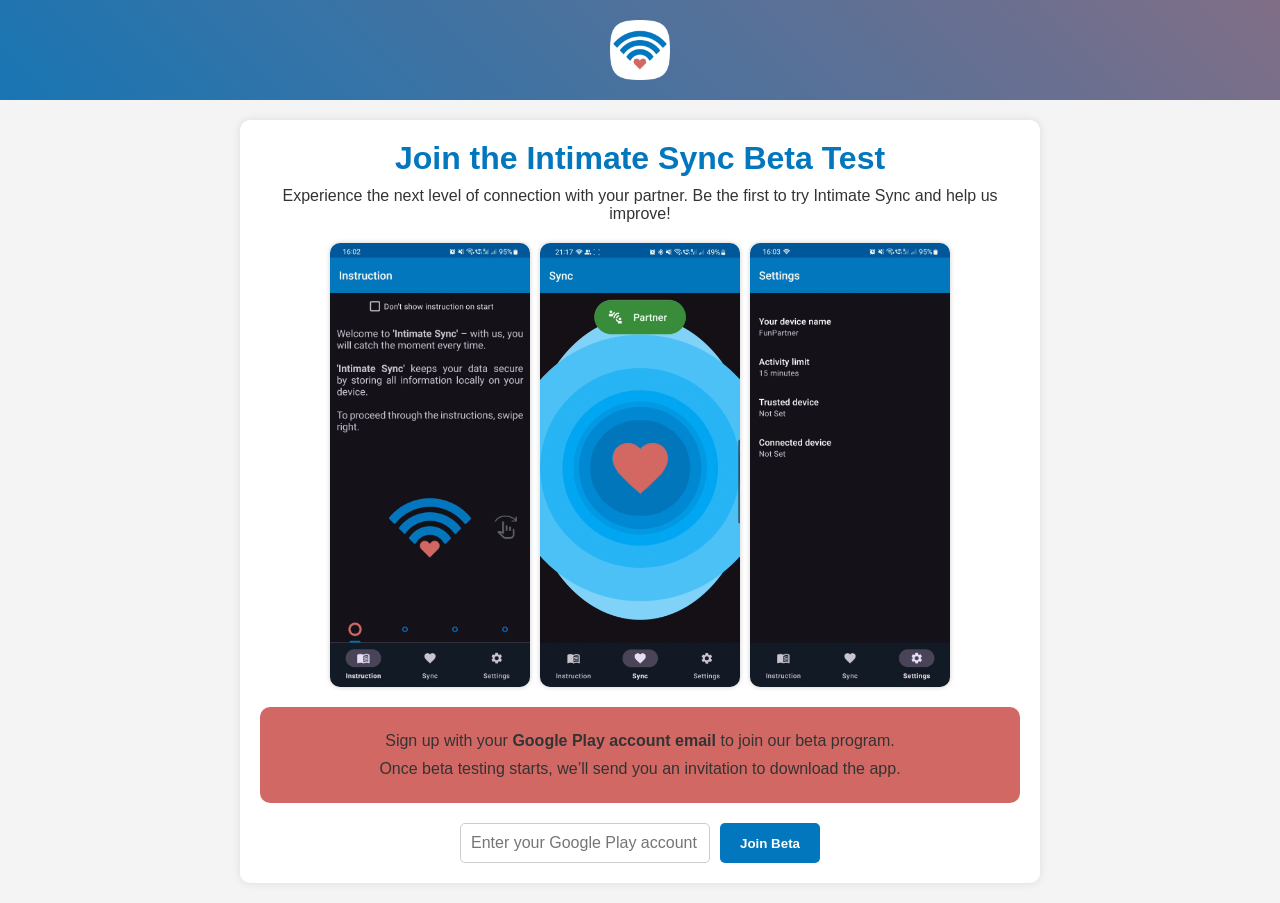
==== index.html @ fe53346e "add favicon and gif" ====
<!DOCTYPE html>
<html lang="en">
<head>
    <meta charset="UTF-8">
    <meta name="viewport" content="width=device-width, initial-scale=1.0">
    <title>Intimate Sync - Beta Testing</title>
    <link rel="shortcut icon" type="image/x-icon" href="favicon.ico">
    <style>
        * {
            box-sizing: border-box;
            font-family: Arial, sans-serif;
            margin: 0;
            padding: 0;
        }
        body {
            background: #f4f4f4;
            text-align: center;
        }
        .header {
            background: linear-gradient(45deg, #0277BD, #D26863, #0277BD);
            background-size: 400% 400%;
            animation: gradientMove 6s infinite alternate;
            padding: 20px;
            display: flex;
            justify-content: center;
            align-items: center;
        }
        .header img {
            height: 60px;
        }
        @keyframes gradientMove {
            0% { background-position: 0 50%; }
            100% { background-position: 100% 50%; }
        }
        .content {
            max-width: 800px;
            margin: 20px auto;
            padding: 20px;
            background: white;
            border-radius: 10px;
            box-shadow: 0 0 10px rgba(0, 0, 0, 0.1);
        }
        h1 {
            color: #0277BD;
        }
        p {
            color: #333;
            margin: 10px 0;
        }
        .screenshots {
            display: flex;
            justify-content: center;
            gap: 10px;
            margin: 20px 0;
        }
        .screenshots img {
            width: 30%;
            max-width: 200px;
            border-radius: 10px;
            box-shadow: 0 0 5px rgba(0, 0, 0, 0.2);
        }
        .cta {
            background: #D26863;
            color: white;
            padding: 15px;
            border-radius: 10px;
            margin: 20px 0;
        }
        .cta p {
            font-size: 16px;
        }
        form {
            display: flex;
            justify-content: center;
            gap: 10px;
            margin-top: 15px;
        }
        input[type="email"] {
            padding: 10px;
            border: 1px solid #ccc;
            border-radius: 5px;
            width: 250px;
            font-size: 16px;
        }
        button {
            background: #0277BD;
            border: none;
            padding: 10px 20px;
            cursor: pointer;
            border-radius: 5px;
            color: white;
            font-weight: bold;
        }
        button:hover {
            background: #025f9c;
        }
    </style>
</head>
<body>

<div class="header">
    <img src="logo.png" alt="Intimate Sync Logo">
</div>

<div class="content">
    <h1>Join the Intimate Sync Beta Test</h1>
    <p>Experience the next level of connection with your partner. Be the first to try Intimate Sync and help us improve!</p>

    <div class="screenshots">
        <img src="screenshot1.jpg" alt="Screenshot 1">
        <img src="animation.gif" alt="Animated Screenshot 2">
        <img src="screenshot3.jpg" alt="Screenshot 3">
    </div>

    <div class="cta">
        <p>Sign up with your <b>Google Play account email</b> to join our beta program.</p>
        <p>Once beta testing starts, we’ll send you an invitation to download the app.</p>
    </div>

    <form action="https://formspree.io/f/xbldbdqd" method="POST">
        <input type="email" name="email" placeholder="Enter your Google Play account email" required>
        <button type="submit">Join Beta</button>
    </form>
</div>

</body>
</html>
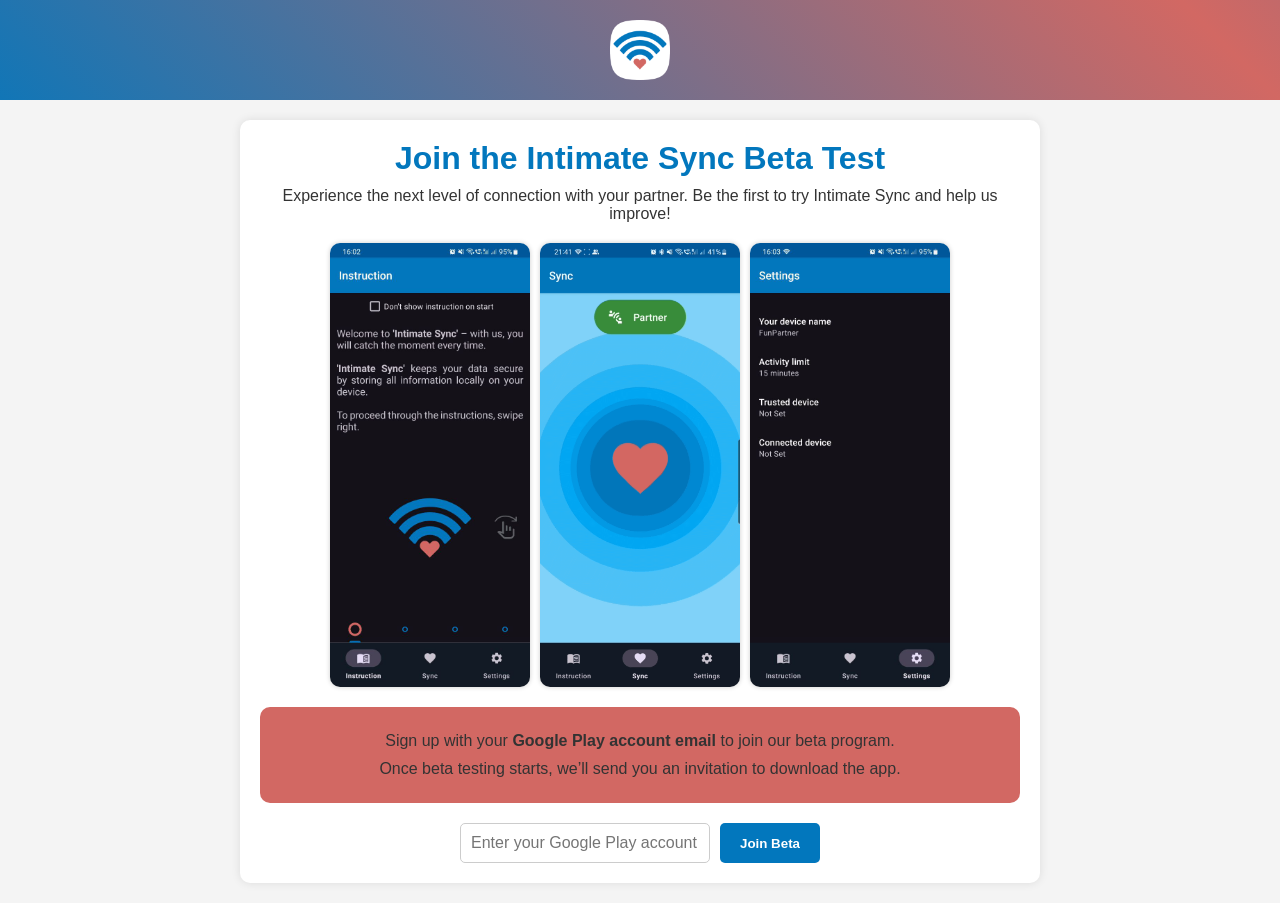
==== commit cc6ddbd4: "update animation and header" ====
--- a/index.html
+++ b/index.html
@@ -18,8 +18,8 @@
         }
         .header {
             background: linear-gradient(45deg, #0277BD, #D26863, #0277BD);
-            background-size: 400% 400%;
-            animation: gradientMove 6s infinite alternate;
+            background-size: 200% 200%;
+            animation: gradientMove 4s infinite alternate;
             padding: 20px;
             display: flex;
             justify-content: center;
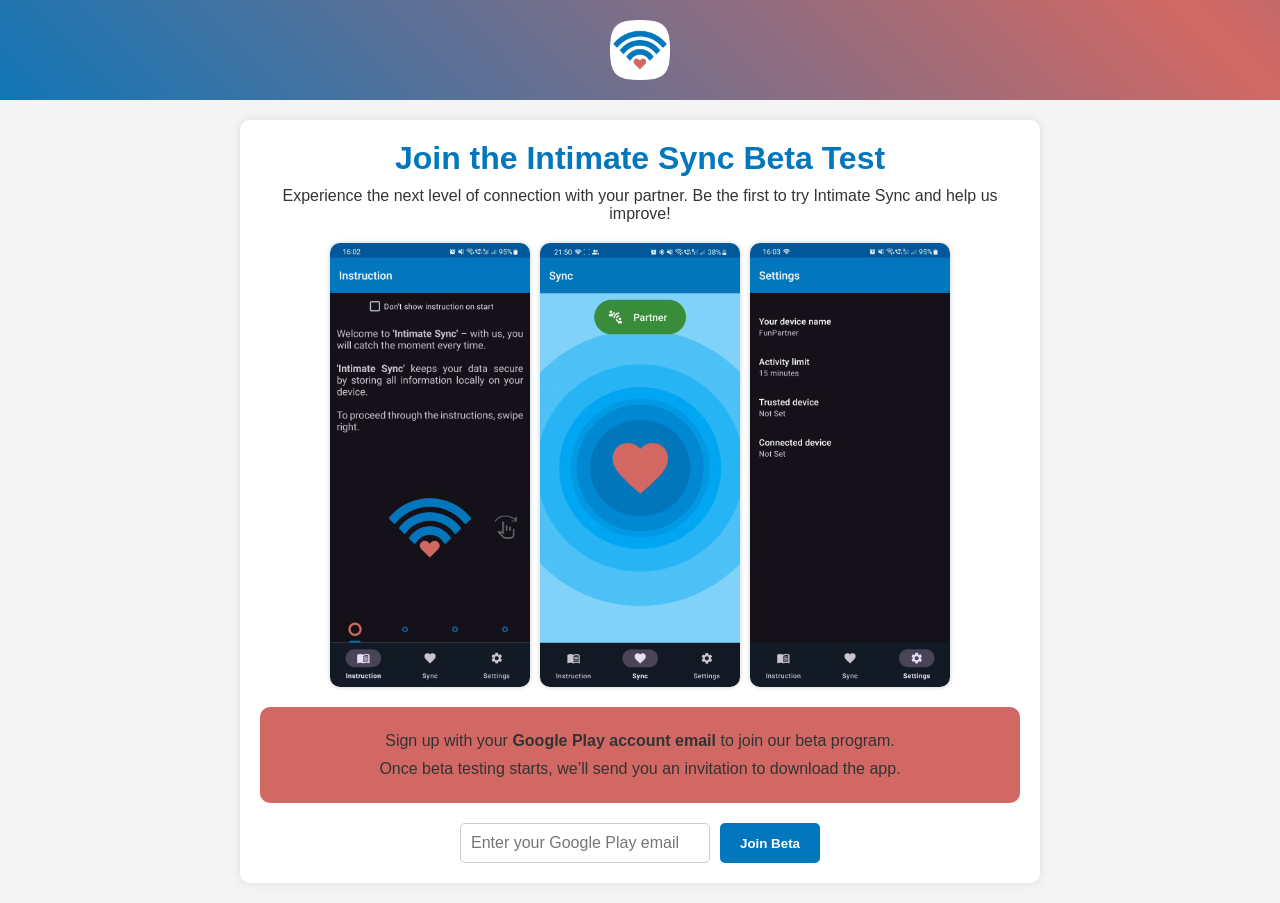
==== commit 3b92b603: "fix email input text" ====
--- a/index.html
+++ b/index.html
@@ -118,7 +118,7 @@
     </div>
 
     <form action="https://formspree.io/f/xbldbdqd" method="POST">
-        <input type="email" name="email" placeholder="Enter your Google Play account email" required>
+        <input type="email" name="email" placeholder="Enter your Google Play email" required>
         <button type="submit">Join Beta</button>
     </form>
 </div>
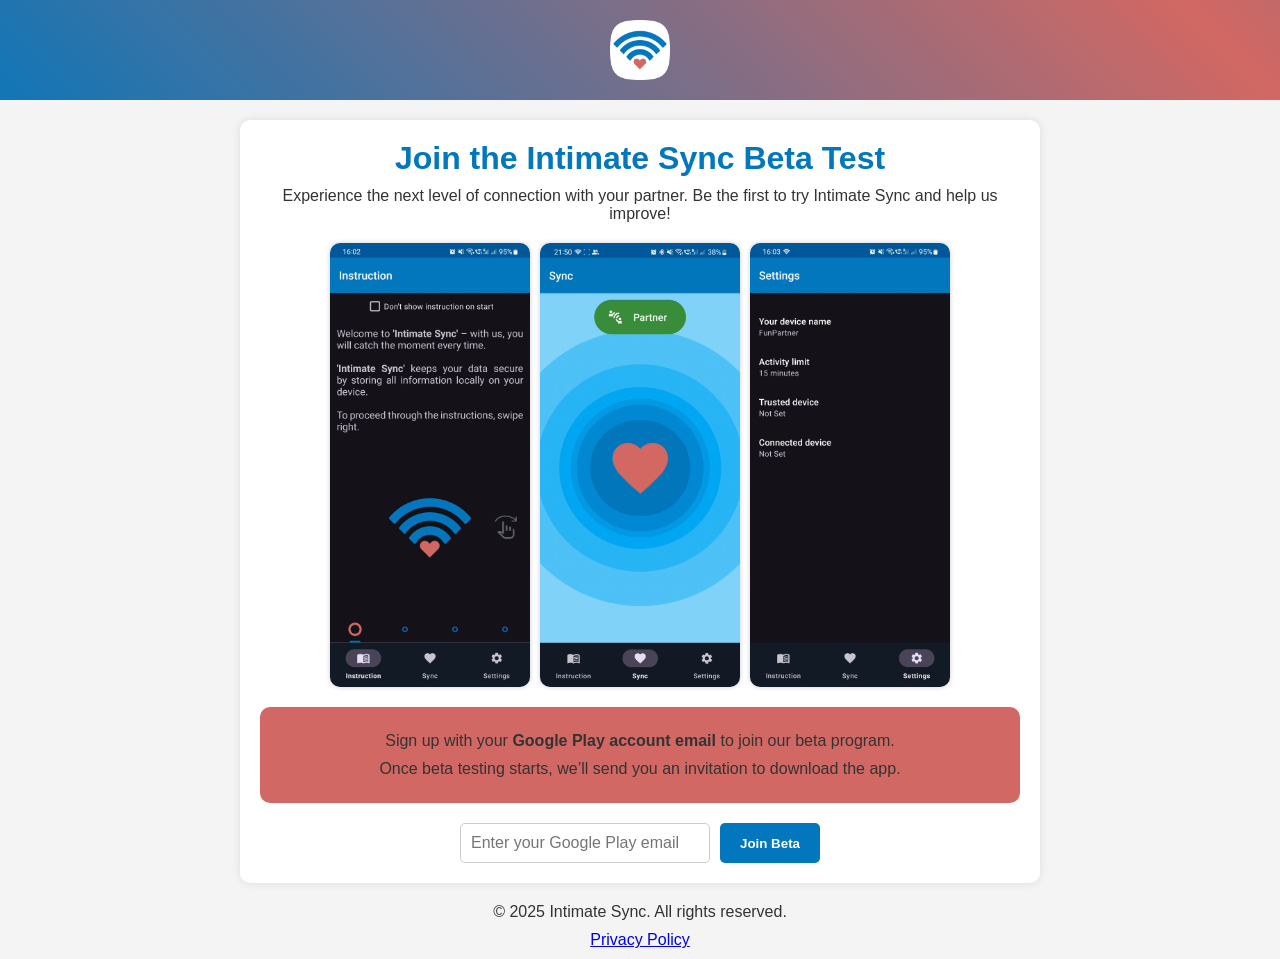
==== commit 819b63e5: "add privacy policy" ====
--- a/index.html
+++ b/index.html
@@ -122,6 +122,10 @@
         <button type="submit">Join Beta</button>
     </form>
 </div>
+<footer>
+    <p>&copy; 2025 Intimate Sync. All rights reserved.</p>
+    <p><a href="/privacy-policy/">Privacy Policy</a></p>
+</footer>
 
 </body>
 </html>
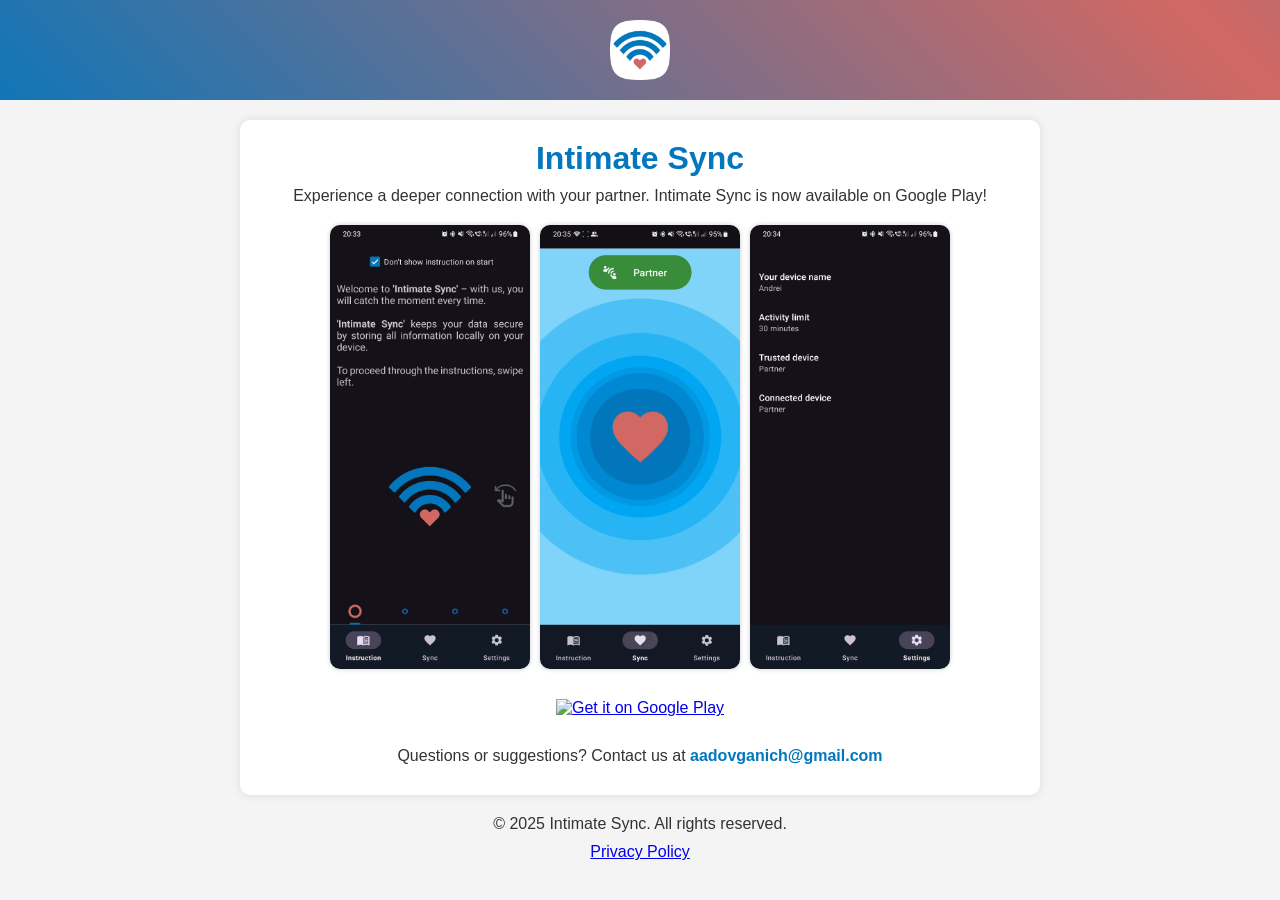
==== commit 9e93a559: "new screenshots and button" ====
--- a/index.html
+++ b/index.html
@@ -3,7 +3,7 @@
 <head>
     <meta charset="UTF-8">
     <meta name="viewport" content="width=device-width, initial-scale=1.0">
-    <title>Intimate Sync - Beta Testing</title>
+    <title>Intimate Sync</title>
     <link rel="shortcut icon" type="image/x-icon" href="favicon.ico">
     <style>
         * {
@@ -59,40 +59,21 @@
             border-radius: 10px;
             box-shadow: 0 0 5px rgba(0, 0, 0, 0.2);
         }
-        .cta {
-            background: #D26863;
-            color: white;
-            padding: 15px;
-            border-radius: 10px;
-            margin: 20px 0;
+        .download {
+            margin: 30px 0;
         }
-        .cta p {
+        .download a img {
+            width: 180px;
+            height: auto;
+        }
+        .contact {
+            margin-top: 15px;
             font-size: 16px;
         }
-        form {
-            display: flex;
-            justify-content: center;
-            gap: 10px;
-            margin-top: 15px;
-        }
-        input[type="email"] {
-            padding: 10px;
-            border: 1px solid #ccc;
-            border-radius: 5px;
-            width: 250px;
-            font-size: 16px;
-        }
-        button {
-            background: #0277BD;
-            border: none;
-            padding: 10px 20px;
-            cursor: pointer;
-            border-radius: 5px;
-            color: white;
+        .contact a {
+            color: #0277BD;
             font-weight: bold;
-        }
-        button:hover {
-            background: #025f9c;
+            text-decoration: none;
         }
     </style>
 </head>
@@ -103,25 +84,26 @@
 </div>
 
 <div class="content">
-    <h1>Join the Intimate Sync Beta Test</h1>
-    <p>Experience the next level of connection with your partner. Be the first to try Intimate Sync and help us improve!</p>
+    <h1>Intimate Sync</h1>
+    <p>Experience a deeper connection with your partner. Intimate Sync is now available on Google Play!</p>
 
     <div class="screenshots">
-        <img src="screenshot1.jpg" alt="Screenshot 1">
-        <img src="animation.gif" alt="Animated Screenshot 2">
-        <img src="screenshot3.jpg" alt="Screenshot 3">
+        <img src="screenshot3_new.jpg" alt="Screenshot 3">
+        <img src="animation_new.gif" alt="Animated Screenshot 2">
+        <img src="screenshot1_new.jpg" alt="Screenshot 1">
     </div>
 
-    <div class="cta">
-        <p>Sign up with your <b>Google Play account email</b> to join our beta program.</p>
-        <p>Once beta testing starts, we’ll send you an invitation to download the app.</p>
+    <div class="download">
+        <a href="https://play.google.com/store/apps/details?id=com.eyeonfit.intimatesync" target="_blank">
+            <img src="https://upload.wikimedia.org/wikipedia/commons/7/78/Google_Play_Store_badge_EN.svg" alt="Get it on Google Play">
+        </a>
     </div>
 
-    <form action="https://formspree.io/f/xbldbdqd" method="POST">
-        <input type="email" name="email" placeholder="Enter your Google Play email" required>
-        <button type="submit">Join Beta</button>
-    </form>
+    <div class="contact">
+        <p>Questions or suggestions? Contact us at <a href="mailto:aadovganich@gmail.com">aadovganich@gmail.com</a></p>
+    </div>
 </div>
+
 <footer>
     <p>&copy; 2025 Intimate Sync. All rights reserved.</p>
     <p><a href="/privacy-policy/">Privacy Policy</a></p>
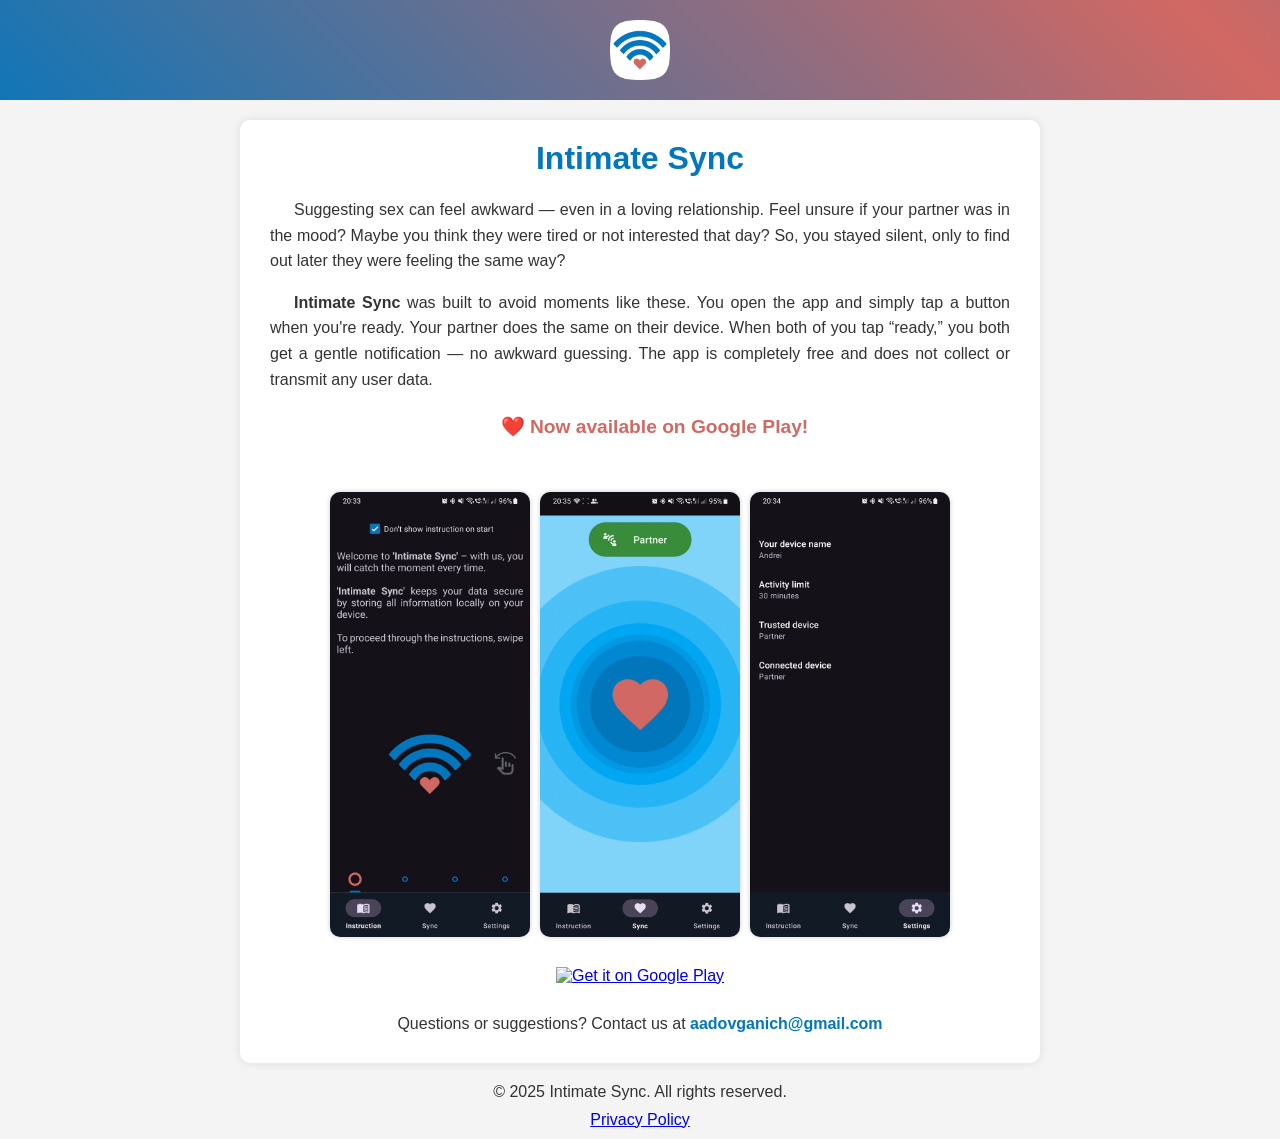
==== commit 22c74392: "new text" ====
--- a/index.html
+++ b/index.html
@@ -47,6 +47,29 @@
             color: #333;
             margin: 10px 0;
         }
+        .description {
+            text-align: justify;
+            font-size: 1rem;
+            line-height: 1.6;
+            padding: 10px;
+        }
+        .description p {
+            text-indent: 1.5em;
+            margin-bottom: 1em;
+        }
+        @media (max-width: 600px) {
+            .description {
+                font-size: 0.95rem;
+            }
+        }
+        .highlight {
+            font-weight: bold;
+            color: #D26863;
+            font-size: 1.2rem;
+            text-align: center;
+            margin-top: 20px;
+            text-indent: 0;
+        }
         .screenshots {
             display: flex;
             justify-content: center;
@@ -85,7 +108,19 @@
 
 <div class="content">
     <h1>Intimate Sync</h1>
-    <p>Experience a deeper connection with your partner. Intimate Sync is now available on Google Play!</p>
+    <div class="description">
+        <p>
+            Suggesting sex can feel awkward — even in a loving relationship. Feel unsure if your partner was in the mood? Maybe you think they were tired or not interested that day? So, you stayed silent, only to find out later they were feeling the same way?
+        </p>
+        <p>
+            <strong>Intimate Sync</strong> was built to avoid moments like these. You open the app and simply tap a button when you're ready. Your partner does the same on their device. When both of you tap “ready,” you both get a gentle notification — no awkward guessing. The app is completely free and does not collect or transmit any user data.
+        </p>
+        <p class="highlight">
+            ❤️ Now available on <strong>Google Play</strong>!
+        </p>
+    </div>
+
+
 
     <div class="screenshots">
         <img src="screenshot3_new.jpg" alt="Screenshot 3">
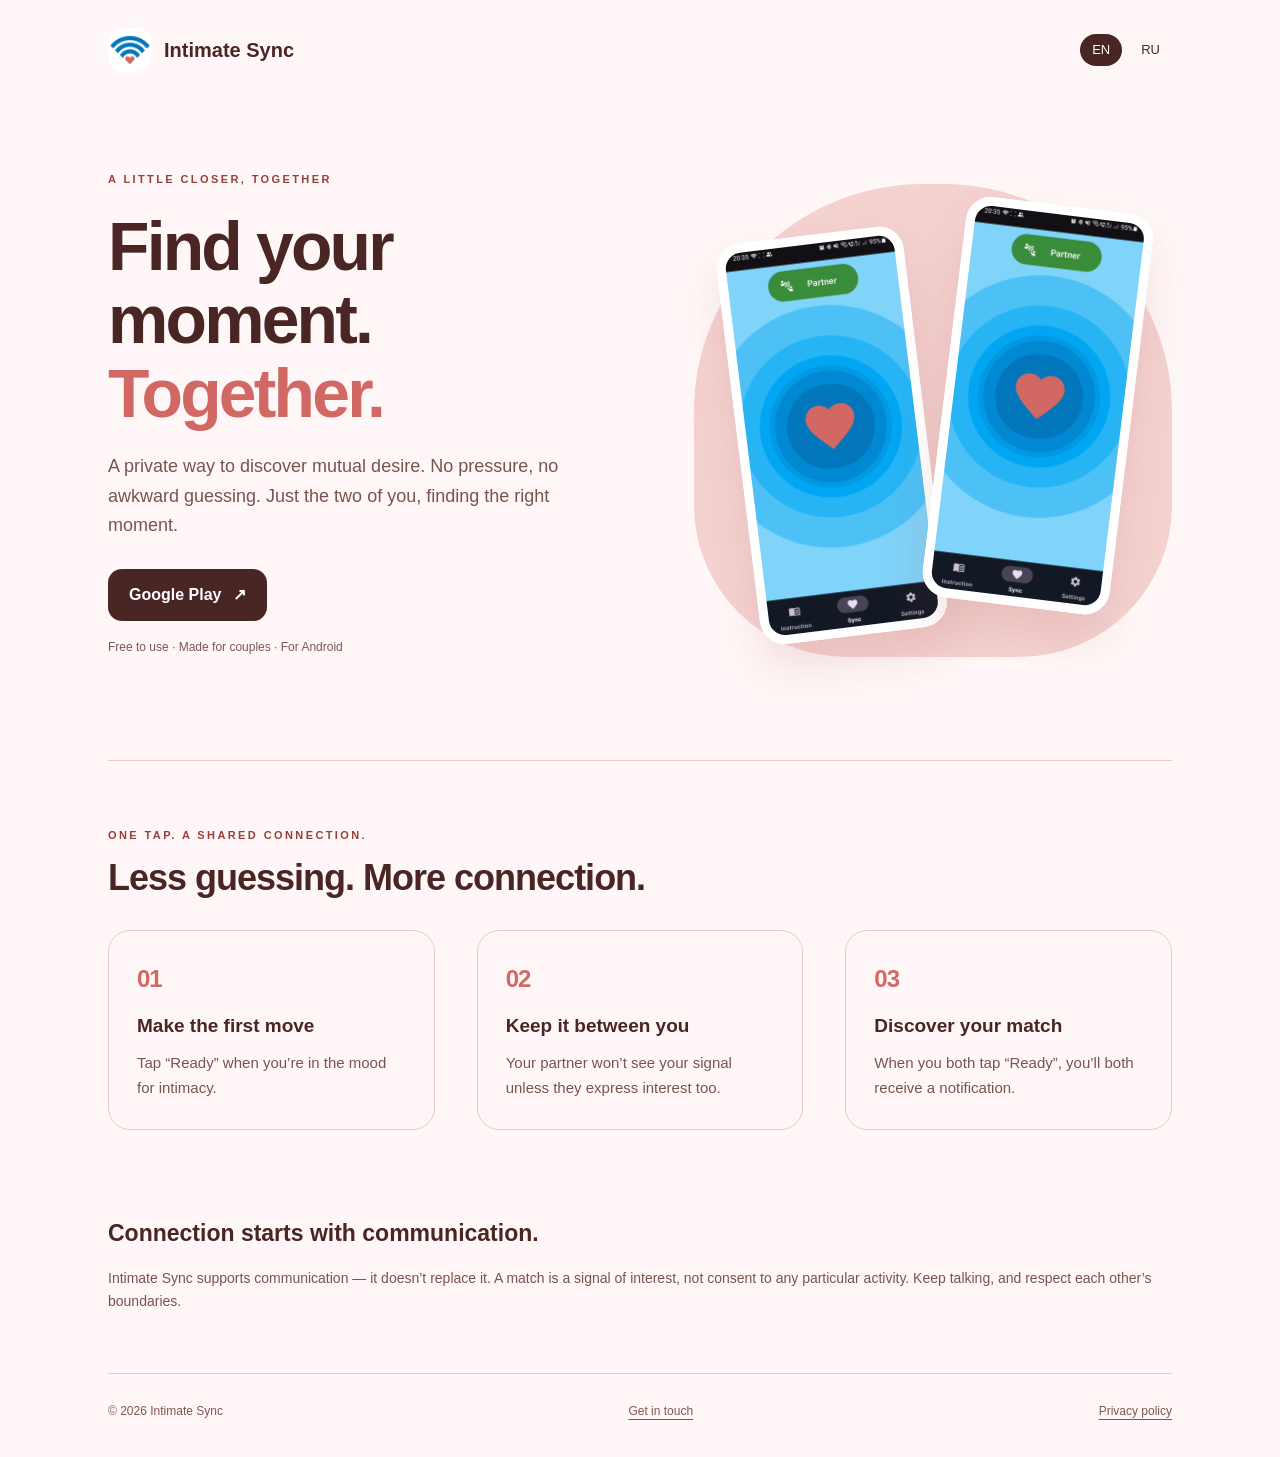
==== commit 272f352d: "Переделан сайт" ====
--- a/index.html
+++ b/index.html
@@ -1,148 +1,7 @@
-<!DOCTYPE html>
-<html lang="en">
-<head>
-    <meta charset="UTF-8">
-    <meta name="viewport" content="width=device-width, initial-scale=1.0">
-    <title>Intimate Sync</title>
-    <link rel="shortcut icon" type="image/x-icon" href="favicon.ico">
-    <style>
-        * {
-            box-sizing: border-box;
-            font-family: Arial, sans-serif;
-            margin: 0;
-            padding: 0;
-        }
-        body {
-            background: #f4f4f4;
-            text-align: center;
-        }
-        .header {
-            background: linear-gradient(45deg, #0277BD, #D26863, #0277BD);
-            background-size: 200% 200%;
-            animation: gradientMove 4s infinite alternate;
-            padding: 20px;
-            display: flex;
-            justify-content: center;
-            align-items: center;
-        }
-        .header img {
-            height: 60px;
-        }
-        @keyframes gradientMove {
-            0% { background-position: 0 50%; }
-            100% { background-position: 100% 50%; }
-        }
-        .content {
-            max-width: 800px;
-            margin: 20px auto;
-            padding: 20px;
-            background: white;
-            border-radius: 10px;
-            box-shadow: 0 0 10px rgba(0, 0, 0, 0.1);
-        }
-        h1 {
-            color: #0277BD;
-        }
-        p {
-            color: #333;
-            margin: 10px 0;
-        }
-        .description {
-            text-align: justify;
-            font-size: 1rem;
-            line-height: 1.6;
-            padding: 10px;
-        }
-        .description p {
-            text-indent: 1.5em;
-            margin-bottom: 1em;
-        }
-        @media (max-width: 600px) {
-            .description {
-                font-size: 0.95rem;
-            }
-        }
-        .highlight {
-            font-weight: bold;
-            color: #D26863;
-            font-size: 1.2rem;
-            text-align: center;
-            margin-top: 20px;
-            text-indent: 0;
-        }
-        .screenshots {
-            display: flex;
-            justify-content: center;
-            gap: 10px;
-            margin: 20px 0;
-        }
-        .screenshots img {
-            width: 30%;
-            max-width: 200px;
-            border-radius: 10px;
-            box-shadow: 0 0 5px rgba(0, 0, 0, 0.2);
-        }
-        .download {
-            margin: 30px 0;
-        }
-        .download a img {
-            width: 180px;
-            height: auto;
-        }
-        .contact {
-            margin-top: 15px;
-            font-size: 16px;
-        }
-        .contact a {
-            color: #0277BD;
-            font-weight: bold;
-            text-decoration: none;
-        }
-    </style>
-</head>
-<body>
-
-<div class="header">
-    <img src="logo.png" alt="Intimate Sync Logo">
-</div>
-
-<div class="content">
-    <h1>Intimate Sync</h1>
-    <div class="description">
-        <p>
-            Suggesting sex can feel awkward — even in a loving relationship. Feel unsure if your partner was in the mood? Maybe you think they were tired or not interested that day? So, you stayed silent, only to find out later they were feeling the same way?
-        </p>
-        <p>
-            <strong>Intimate Sync</strong> was built to avoid moments like these. You open the app and simply tap a button when you're ready. Your partner does the same on their device. When both of you tap “ready,” you both get a gentle notification — no awkward guessing. The app is completely free and does not collect or transmit any user data.
-        </p>
-        <p class="highlight">
-            ❤️ Now available on <strong>Google Play</strong>!
-        </p>
-    </div>
-
-
-
-    <div class="screenshots">
-        <img src="screenshot3_new.jpg" alt="Screenshot 3">
-        <img src="animation_new.gif" alt="Animated Screenshot 2">
-        <img src="screenshot1_new.jpg" alt="Screenshot 1">
-    </div>
-
-    <div class="download">
-        <a href="https://play.google.com/store/apps/details?id=com.eyeonfit.intimatesync" target="_blank">
-            <img src="https://upload.wikimedia.org/wikipedia/commons/7/78/Google_Play_Store_badge_EN.svg" alt="Get it on Google Play">
-        </a>
-    </div>
-
-    <div class="contact">
-        <p>Questions or suggestions? Contact us at <a href="mailto:aadovganich@gmail.com">aadovganich@gmail.com</a></p>
-    </div>
-</div>
-
-<footer>
-    <p>&copy; 2025 Intimate Sync. All rights reserved.</p>
-    <p><a href="/privacy-policy/">Privacy Policy</a></p>
-</footer>
-
-</body>
-</html>
+<!doctype html>
+<html lang="en"><head><meta charset="utf-8"><meta name="viewport" content="width=device-width,initial-scale=1"><title>Intimate Sync — Find your moment together</title><meta name="description" content="A private way to discover mutual desire. No pressure, no awkward guessing. Just the two of you, finding the right moment."><link rel="icon" href="favicon.ico"><link rel="stylesheet" href="style.css"><link rel="alternate" hreflang="en" href="index.html"><link rel="alternate" hreflang="ru" href="index-ru.html"></head>
+<body><div class="wrap"><header><a class="brand" href="index.html"><img src="logo.png" alt="">Intimate Sync</a><nav aria-label="Language"><a href="index.html" aria-current="page">EN</a><a href="index-ru.html" >RU</a></nav></header>
+<main><section class="hero"><div><div class="eyebrow">A little closer, together</div><h1>Find your moment.<br><em>Together.</em></h1><p class="lead">A private way to discover mutual desire. No pressure, no awkward guessing. Just the two of you, finding the right moment.</p><div class="buttons"><a class="button" href="https://play.google.com/store/apps/details?id=com.eyeonfit.intimatesync">Google Play <span aria-hidden="true">↗</span></a></div><p class="small">Free to use · Made for couples · For Android</p></div><div class="visual"><img src="animation_new.gif" alt="Intimate Sync app screen"><img src="animation_new.gif" alt="Intimate Sync interface"></div></section>
+<section class="section"><div class="eyebrow">One tap. A shared connection.</div><h2>Less guessing. More connection.</h2><div class="steps"><article class="card"><span class="number">01</span><h3>Make the first move</h3><p>Tap “Ready” when you’re in the mood for intimacy.</p></article><article class="card"><span class="number">02</span><h3>Keep it between you</h3><p>Your partner won’t see your signal unless they express interest too.</p></article><article class="card"><span class="number">03</span><h3>Discover your match</h3><p>When you both tap “Ready”, you’ll both receive a notification.</p></article></div></section>
+<aside class="note"><h3>Connection starts with communication.</h3><p>Intimate Sync supports communication — it doesn’t replace it. A match is a signal of interest, not consent to any particular activity. Keep talking, and respect each other’s boundaries.</p></aside></main>
+<footer><span>© 2026 Intimate Sync</span><a href="mailto:aadovganich@gmail.com">Get in touch</a><a href="privacy-policy/index.html">Privacy policy</a></footer></div></body></html>
--- a/style.css
+++ b/style.css
@@ -0,0 +1,3 @@
+*{box-sizing:border-box}html{scroll-behavior:smooth}body{margin:0;background:#FFF7F7;color:#492523;font-family:Arial,sans-serif;line-height:1.65}a{color:inherit} .wrap{max-width:1120px;margin:auto;padding:0 28px}header{display:flex;align-items:center;justify-content:space-between;padding:28px 0}.brand{display:flex;align-items:center;gap:12px;font-weight:750;text-decoration:none;font-size:20px}.brand img{width:44px;height:44px;object-fit:contain}nav{display:flex;gap:7px}nav a{text-decoration:none;padding:5px 12px;border-radius:20px;font-size:13px}nav a[aria-current]{background:#492523;color:white}.hero{display:grid;grid-template-columns:1.1fr 1fr;gap:60px;align-items:center;padding:70px 0 90px}.eyebrow{text-transform:uppercase;letter-spacing:2.4px;font-size:11px;font-weight:bold;color:#94413E}h1{font-size:clamp(42px,5.3vw,68px);line-height:1.08;letter-spacing:-2.8px;margin:22px 0}h1 em{font-style:normal;color:#D16864}.lead{font-size:18px;color:#795350;max-width:480px}.buttons{display:flex;flex-wrap:wrap;gap:12px;margin-top:28px}.button{display:inline-flex;align-items:center;gap:12px;background:#492523;color:#fff;border-radius:14px;padding:13px 21px;text-decoration:none;font-weight:bold;transition:transform .2s}.button:hover{transform:translateY(-3px);background:#743A37}.button.secondary{background:#F6D9D8;color:#743A37}.small{font-size:12px;color:#805653;margin-top:17px}.visual{position:relative;display:flex;justify-content:center;align-items:center;gap:18px;padding:35px 20px;background:#F4D2D0;border-radius:48% 48% 32% 32%;min-height:430px}.visual img{width:43%;height:auto;border:6px solid #fff;outline:9px solid #fff;outline-offset:-9px;border-radius:25px;box-shadow:0 24px 45px #A74F4B25}.visual img:first-child{transform:rotate(-7deg) translateY(15px)}.visual img:last-child{transform:rotate(7deg) translateY(-15px)}.section{padding:65px 0;border-top:1px solid #EFC7C5}h2{font-size:36px;line-height:1.2;letter-spacing:-1px;margin:12px 0 30px}.steps{display:grid;grid-template-columns:repeat(3,1fr);gap:42px}.card{padding:28px;border:1px solid #EFC7C5;border-radius:22px}.number{display:block;color:#D16864;font-weight:bold;font-size:24px;letter-spacing:-1px}.card h3{font-size:19px;margin:12px 0 10px}.card p{color:#795350;font-size:15px;margin:0}.note{padding:10px 0 0;margin:10px 0 60px}.note h3{margin:0 0 14px;font-size:23px}.note h3 br{display:none}.note h3 br::after{content:" "}.note p{color:#795350;margin:0;font-size:14px}footer{border-top:1px solid #EFC7C5;padding:28px 0 35px;display:flex;justify-content:space-between;gap:20px;color:#805653;font-size:12px}footer a{text-underline-offset:4px}:focus-visible{outline:3px solid #D16864;outline-offset:5px}@media(max-width:760px){.wrap{padding:0 22px}.hero{grid-template-columns:1fr;padding:35px 0 55px;gap:35px}h1{letter-spacing:-1.8px}.visual{max-width:430px;width:100%;margin:auto;min-height:300px}.steps{grid-template-columns:1fr}.section{padding:40px 0}.note{padding:0}.note h3{margin-bottom:12px}footer{flex-direction:column;gap:8px}.brand{font-size:17px}h2{font-size:30px}}
+
+
